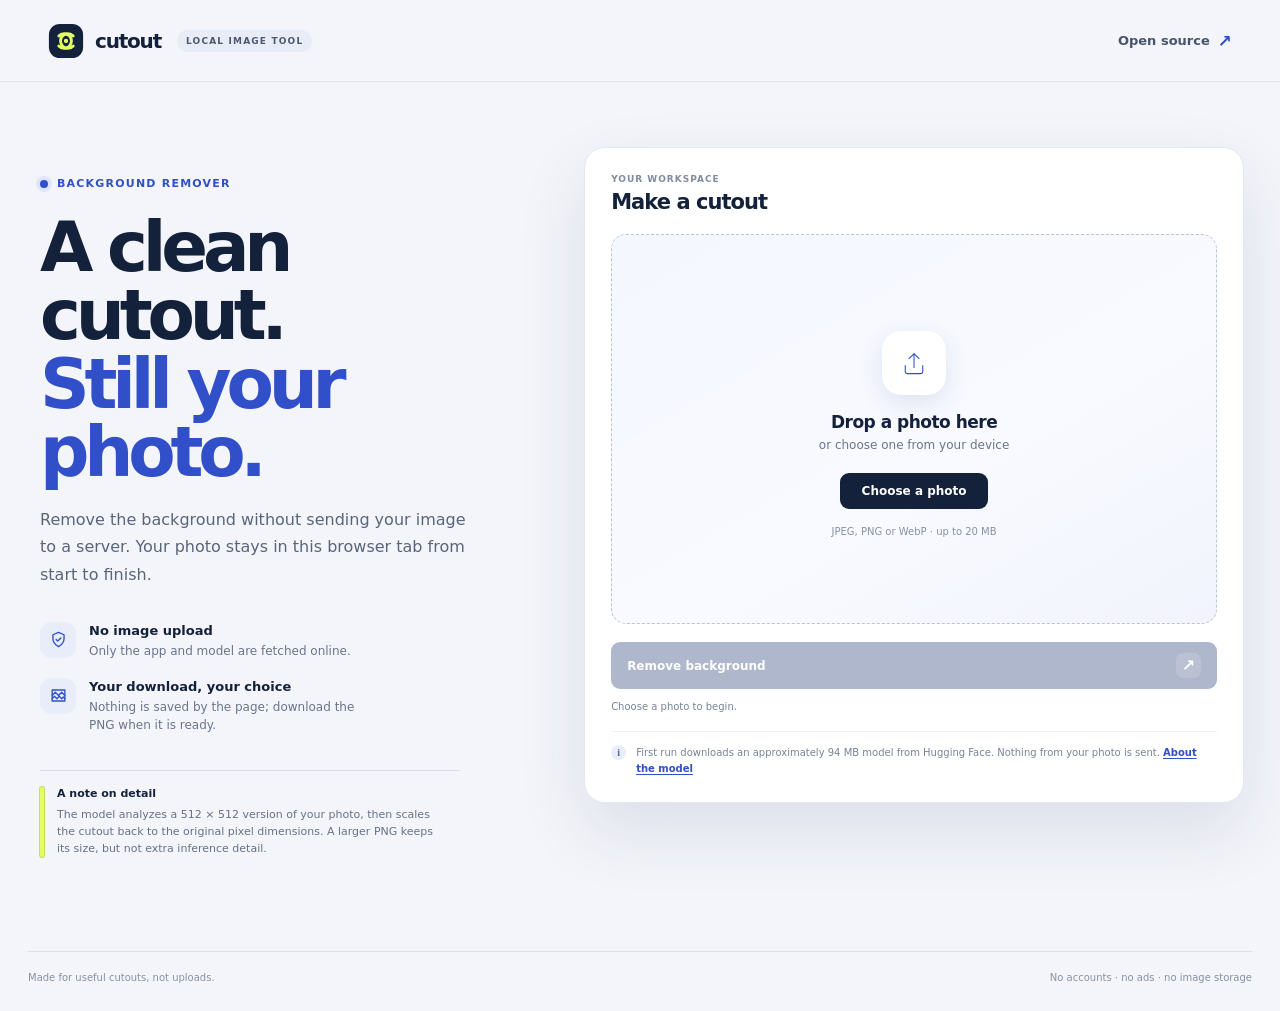
==== site/index.html @ 436ddb0c "Build privacy-first browser background remover prototype" ====
<!doctype html>
<html lang="en">
  <head>
    <meta charset="utf-8">
    <meta name="viewport" content="width=device-width, initial-scale=1">
    <meta name="theme-color" content="#f3f5fa">
    <meta name="description" content="Remove an image background in your browser. Your photo stays on your device; download a transparent PNG only when you choose.">
    <meta name="referrer" content="no-referrer">
    <title>Cutout — background removal, kept local</title>
    <link rel="icon" href="./favicon.svg" type="image/svg+xml">
    <link rel="stylesheet" href="./styles.css">
    <script type="module" src="./app.js"></script>
  </head>
  <body>
    <header class="topbar">
      <a class="brand" href="./" aria-label="Cutout home">
        <svg class="brand-mark" viewBox="0 0 40 40" aria-hidden="true">
          <rect x="1" y="1" width="38" height="38" rx="12" fill="currentColor" />
          <path d="M12 14.5a8.1 8.1 0 1 1 0 11M28 25.5a8.1 8.1 0 1 1 0-11" fill="none" stroke="#e4ff61" stroke-linecap="round" stroke-width="3.2" />
          <circle cx="20" cy="20" r="2.4" fill="#e4ff61" />
        </svg>
        <span>cutout</span>
        <span class="brand-note">LOCAL IMAGE TOOL</span>
      </a>
      <a class="github-link" href="https://github.com/melvinvarghese/Background-Remover" target="_blank" rel="noreferrer">Open source <span aria-hidden="true">↗</span></a>
    </header>

    <main class="page-shell">
      <section class="intro" aria-labelledby="mainTitle">
        <p class="eyebrow"><span class="eyebrow-dot"></span> Background remover</p>
        <h1 id="mainTitle">A clean cutout.<br><span>Still your photo.</span></h1>
        <p class="intro-copy">Remove the background without sending your image to a server. Your photo stays in this browser tab from start to finish.</p>

        <div class="promise-list" aria-label="Privacy and download details">
          <div class="promise-row">
            <span class="promise-icon" aria-hidden="true">
              <svg viewBox="0 0 24 24"><path d="M12 3 19 6v5c0 4.4-2.8 7.6-7 10-4.2-2.4-7-5.6-7-10V6l7-3Z"/><path d="m9 12 2 2 4-4"/></svg>
            </span>
            <div><strong>No image upload</strong><small>Only the app and model are fetched online.</small></div>
          </div>
          <div class="promise-row">
            <span class="promise-icon" aria-hidden="true">
              <svg viewBox="0 0 24 24"><path d="M4 5h16v14H4z"/><path d="m4 12 4-4 4 4 4-4 4 4M4 16l3-3 3 3 3-3 3 3 2-2 2 2"/></svg>
            </span>
            <div><strong>Your download, your choice</strong><small>Nothing is saved by the page; download the PNG when it is ready.</small></div>
          </div>
        </div>

        <p class="model-note"><span class="note-stroke" aria-hidden="true"></span><span><strong>A note on detail</strong>The model analyzes a 512 × 512 version of your photo, then scales the cutout back to the original pixel dimensions. A larger PNG keeps its size, but not extra inference detail.</span></p>
      </section>

      <section class="workbench" id="workbench" aria-labelledby="workbenchTitle">
        <div class="workbench-top">
          <div>
            <p class="step-label">Your workspace</p>
            <h2 id="workbenchTitle">Make a cutout</h2>
          </div>
          <button class="text-button" id="clearButton" type="button" hidden>Start over</button>
        </div>

        <div class="empty-prompt" id="emptyPrompt">
          <label class="dropzone" id="dropzone" for="imageInput">
            <input class="visually-hidden" id="imageInput" type="file" accept="image/jpeg,image/png,image/webp">
            <span class="upload-symbol" aria-hidden="true">
              <svg viewBox="0 0 48 48"><path d="M24 31V9m0 0-8 8m8-8 8 8M10 28v9a4 4 0 0 0 4 4h20a4 4 0 0 0 4-4v-9"/></svg>
            </span>
            <span class="drop-title">Drop a photo here</span>
            <span class="drop-subtitle">or choose one from your device</span>
            <span class="choose-button" id="introDropzone">Choose a photo</span>
            <span class="file-note">JPEG, PNG or WebP · up to 20 MB</span>
          </label>
        </div>

        <div class="image-workspace" id="imageWorkspace" hidden>
          <div class="source-caption"><span class="file-dot" aria-hidden="true"></span><span id="sourceLabel"></span></div>
          <div class="preview-grid">
            <figure class="preview-panel">
              <figcaption><span>Original</span><span class="preview-tag">LOCAL</span></figcaption>
              <div class="preview-frame"><img id="sourcePreview" alt="Selected original image"></div>
            </figure>
            <figure class="preview-panel">
              <figcaption><span>Transparent cutout</span><span class="preview-tag preview-tag--result">PNG</span></figcaption>
              <div class="preview-frame checkerboard"><canvas id="resultCanvas" aria-label="Background-removed image preview"></canvas><span class="result-placeholder">Your cutout<br>will appear here</span></div>
            </figure>
          </div>
          <div class="edge-control" id="edgeControl" hidden>
            <div class="edge-label"><label for="edgeSlider">Edge softness</label><span id="edgeValue">0%</span></div>
            <input id="edgeSlider" type="range" min="0" max="20" step="1" value="4" aria-describedby="edgeHelp">
            <p id="edgeHelp">A small feather can soften a hard edge.</p>
          </div>
        </div>

        <div class="actions">
          <button class="primary-button" id="processButton" type="button" disabled>
            <span>Remove background</span><span class="button-arrow" aria-hidden="true">↗</span>
          </button>
          <button class="download-button" id="downloadButton" type="button" hidden>
            <svg viewBox="0 0 24 24" aria-hidden="true"><path d="M12 3v12m0 0 5-5m-5 5-5-5M5 21h14"/></svg><span>Download transparent PNG</span>
          </button>
          <div class="status-wrap" aria-live="polite" aria-atomic="true">
            <p class="status" id="status"></p>
            <progress class="progress" id="progress" max="100" value="0" hidden></progress>
            <p class="progress-label" id="progressLabel"></p>
          </div>
        </div>

        <div class="model-disclosure">
          <span class="disclosure-mark" aria-hidden="true">i</span>
          <p>First run downloads an approximately 94 MB model from Hugging Face. Nothing from your photo is sent. <a href="https://huggingface.co/studioludens/birefnet-lite-512" target="_blank" rel="noreferrer">About the model</a></p>
        </div>
      </section>
    </main>

    <footer class="site-footer">
      <span>Made for useful cutouts, not uploads.</span>
      <span>No accounts · no ads · no image storage</span>
    </footer>
  </body>
</html>
---- site/styles.css ----
@import url('data:text/css,');

:root {
  color-scheme: light;
  --ink: #14213b;
  --muted: #69758b;
  --line: #dce2ed;
  --paper: #f3f5fa;
  --white: #fff;
  --blue: #304fc8;
  --blue-dark: #233b9f;
  --blue-pale: #edf1ff;
  --lime: #e4ff61;
  --shadow: 0 28px 70px rgba(33, 47, 87, .11);
  font-family: Inter, ui-sans-serif, system-ui, -apple-system, BlinkMacSystemFont, "Segoe UI", sans-serif;
}

* { box-sizing: border-box; }
body { margin: 0; background: var(--paper); color: var(--ink); min-width: 320px; }
button, input { font: inherit; }
a { color: inherit; }
button:focus-visible, a:focus-visible, label:focus-within, input:focus-visible { outline: 3px solid #f1b816; outline-offset: 4px; }
[hidden] { display: none !important; }

.topbar { max-width: 1320px; height: 82px; padding: 0 48px; margin: 0 auto; display: flex; align-items: center; justify-content: space-between; border-bottom: 1px solid rgba(20, 33, 59, .08); }
.brand { display: inline-flex; align-items: center; gap: 11px; text-decoration: none; font-size: 20px; font-weight: 780; letter-spacing: -.06em; }
.brand-mark { width: 36px; height: 36px; color: var(--ink); }
.brand-note { margin-left: 5px; padding: 6px 9px; border-radius: 99px; background: #e8ecf7; color: #4c5870; font-size: 9px; font-weight: 760; letter-spacing: .13em; }
.github-link { display: inline-flex; align-items: center; gap: 8px; color: #48546b; font-size: 13px; font-weight: 640; text-decoration: none; }
.github-link span { color: var(--blue); font-size: 17px; }
.github-link:hover { color: var(--blue-dark); }

.page-shell { width: min(1224px, calc(100% - 72px)); margin: 65px auto 80px; display: grid; grid-template-columns: minmax(280px, .82fr) minmax(530px, 1.18fr); gap: clamp(42px, 7vw, 96px); align-items: start; }
.intro { padding: 30px 0 0 4px; }
.eyebrow, .step-label { margin: 0; color: var(--blue); font-size: 11px; font-weight: 760; letter-spacing: .11em; text-transform: uppercase; }
.eyebrow { display: flex; align-items: center; gap: 9px; }
.eyebrow-dot { display: inline-block; width: 8px; height: 8px; background: var(--blue); border-radius: 50%; box-shadow: 0 0 0 4px #dfe5ff; }
h1 { margin: 23px 0 20px; max-width: 520px; font-size: clamp(42px, 5.5vw, 69px); line-height: .99; letter-spacing: -.075em; font-weight: 740; }
h1 span { color: var(--blue); }
.intro-copy { max-width: 440px; margin: 0; color: #59657b; font-size: 16px; line-height: 1.7; }
.promise-list { margin: 34px 0 0; display: grid; gap: 18px; }
.promise-row { display: flex; align-items: flex-start; gap: 13px; }
.promise-icon { width: 36px; height: 36px; flex: 0 0 36px; display: grid; place-items: center; background: #e9edfa; border-radius: 11px; color: var(--blue); }
.promise-icon svg { width: 19px; height: 19px; fill: none; stroke: currentColor; stroke-linecap: round; stroke-linejoin: round; stroke-width: 1.7; }
.promise-row strong, .promise-row small { display: block; }
.promise-row strong { padding-top: 1px; font-size: 13px; font-weight: 710; }
.promise-row small { margin-top: 4px; max-width: 275px; color: var(--muted); font-size: 12px; line-height: 1.5; }
.model-note { max-width: 420px; margin: 36px 0 0; padding: 14px 16px 14px 0; border-top: 1px solid #d8deea; display: flex; gap: 13px; color: #667187; font-size: 11px; line-height: 1.55; }
.model-note strong { display: block; margin-bottom: 4px; color: var(--ink); font-size: 11px; }
.note-stroke { width: 4px; margin-top: 2px; flex: 0 0 4px; border-radius: 5px; background: var(--lime); box-shadow: 0 0 0 1px #cadc63; }

.workbench { overflow: hidden; min-height: 560px; padding: 26px; background: var(--white); border: 1px solid #e4e8f0; border-radius: 21px; box-shadow: var(--shadow); transition: outline-color .2s ease, box-shadow .2s ease; }
.workbench.is-dragging { outline: 3px solid var(--blue); outline-offset: 3px; box-shadow: 0 30px 80px rgba(48, 79, 200, .18); }
.workbench-top { margin-bottom: 20px; display: flex; align-items: center; justify-content: space-between; }
.step-label { color: #818ba0; font-size: 9px; }
h2 { margin: 6px 0 0; font-size: 21px; letter-spacing: -.045em; }
.text-button { padding: 8px 11px; border: 0; border-radius: 8px; background: transparent; color: var(--blue); font-size: 12px; font-weight: 700; cursor: pointer; }
.text-button:hover { background: var(--blue-pale); }
.dropzone { min-height: 390px; padding: 34px 24px 25px; display: flex; flex-direction: column; align-items: center; justify-content: center; border: 1.5px dashed #bac5da; border-radius: 15px; background: linear-gradient(150deg, #f5f7ff, #f8faff 58%, #f1f4fc); cursor: pointer; text-align: center; transition: border-color .18s ease, background .18s ease; }
.dropzone:hover { border-color: var(--blue); background: #f1f4ff; }
.upload-symbol { width: 64px; height: 64px; margin-bottom: 17px; display: grid; place-items: center; border-radius: 19px; color: var(--blue); background: var(--white); box-shadow: 0 8px 24px rgba(43, 62, 143, .12); }
.upload-symbol svg { width: 30px; height: 30px; fill: none; stroke: currentColor; stroke-linecap: round; stroke-linejoin: round; stroke-width: 1.7; }
.drop-title { font-size: 17px; font-weight: 720; letter-spacing: -.03em; }
.drop-subtitle { margin-top: 6px; color: var(--muted); font-size: 12px; }
.choose-button { min-width: 148px; margin-top: 21px; padding: 11px 17px; border-radius: 9px; background: var(--ink); color: var(--white); font-size: 12px; font-weight: 680; transition: background .15s ease, transform .15s ease; }
.dropzone:hover .choose-button { background: var(--blue); transform: translateY(-1px); }
.file-note { margin-top: 17px; color: #8791a4; font-size: 10px; }
.visually-hidden { position: absolute !important; width: 1px !important; height: 1px !important; padding: 0 !important; margin: -1px !important; overflow: hidden !important; clip: rect(0, 0, 0, 0) !important; white-space: nowrap !important; border: 0 !important; }

.source-caption { min-width: 0; margin: 0 0 12px; display: flex; align-items: center; gap: 8px; color: #5d687e; font-size: 11px; }
.file-dot { width: 7px; height: 7px; flex: 0 0 7px; border-radius: 50%; background: #90a5ff; }
#sourceLabel { overflow: hidden; text-overflow: ellipsis; white-space: nowrap; }
.preview-grid { display: grid; grid-template-columns: 1fr 1fr; gap: 12px; }
.preview-panel { min-width: 0; margin: 0; }
.preview-panel figcaption { height: 28px; display: flex; align-items: center; justify-content: space-between; color: #4b576e; font-size: 10px; font-weight: 690; }
.preview-tag { padding: 4px 6px; border-radius: 5px; background: #f0f2f6; color: #748097; font-size: 8px; font-weight: 770; letter-spacing: .08em; }
.preview-tag--result { background: #eef1ff; color: var(--blue); }
.preview-frame { height: 220px; overflow: hidden; display: flex; align-items: center; justify-content: center; border: 1px solid #e4e8ef; border-radius: 10px; background: #eef0f5; }
.preview-frame img, .preview-frame canvas { display: block; width: 100%; height: 100%; object-fit: contain; }
.checkerboard { position: relative; background-color: #fff; background-image: linear-gradient(45deg, #e8ebf2 25%, transparent 25%), linear-gradient(-45deg, #e8ebf2 25%, transparent 25%), linear-gradient(45deg, transparent 75%, #e8ebf2 75%), linear-gradient(-45deg, transparent 75%, #e8ebf2 75%); background-position: 0 0, 0 8px, 8px -8px, -8px 0; background-size: 16px 16px; }
.result-placeholder { position: absolute; color: #79849a; font-size: 12px; line-height: 1.6; text-align: center; pointer-events: none; }
#resultCanvas:not([width="1"]) + .result-placeholder { display: none; }
.edge-control { margin-top: 16px; }
.edge-label { display: flex; justify-content: space-between; align-items: center; color: #4f5c73; font-size: 11px; font-weight: 680; }
.edge-label span { color: var(--blue); font-variant-numeric: tabular-nums; }
.edge-control input { display: block; width: 100%; height: 5px; margin: 13px 0 7px; accent-color: var(--blue); cursor: pointer; }
.edge-control p { margin: 0; color: #929bad; font-size: 10px; }

.actions { margin-top: 18px; }
.primary-button, .download-button { width: 100%; min-height: 47px; padding: 0 16px; display: flex; align-items: center; justify-content: space-between; border: 0; border-radius: 9px; cursor: pointer; font-size: 12px; font-weight: 710; transition: background .16s ease, transform .16s ease; }
.primary-button { background: var(--blue); color: white; }
.primary-button:hover:not(:disabled) { background: var(--blue-dark); transform: translateY(-1px); }
.primary-button:disabled { background: #aeb7cc; cursor: not-allowed; }
.button-arrow { width: 25px; height: 25px; display: grid; place-items: center; border-radius: 7px; background: rgba(255,255,255,.15); font-size: 16px; }
.download-button { justify-content: center; gap: 9px; background: var(--ink); color: white; }
.download-button:hover { background: #263b65; }
.download-button svg { width: 17px; height: 17px; fill: none; stroke: currentColor; stroke-linecap: round; stroke-linejoin: round; stroke-width: 1.8; }
.status-wrap { min-height: 28px; padding-top: 10px; }
.status, .progress-label { margin: 0; color: #788398; font-size: 10px; line-height: 1.5; }
.status[data-kind="error"] { color: #b53030; }
.progress { width: 100%; height: 5px; margin: 7px 0 5px; overflow: hidden; appearance: none; border: 0; border-radius: 99px; background: #e9edf5; }
.progress::-webkit-progress-bar { border-radius: 99px; background: #e9edf5; }
.progress::-webkit-progress-value { border-radius: 99px; background: var(--blue); transition: width .2s ease; }
.progress::-moz-progress-bar { border-radius: 99px; background: var(--blue); }
.model-disclosure { margin-top: 14px; padding: 13px 0 0; border-top: 1px solid #edf0f5; display: flex; align-items: flex-start; gap: 10px; }
.disclosure-mark { width: 15px; height: 15px; flex: 0 0 15px; display: grid; place-items: center; border-radius: 50%; background: #e9edfa; color: #586994; font-family: Georgia, serif; font-size: 10px; font-weight: 700; }
.model-disclosure p { margin: 0; color: #788398; font-size: 10px; line-height: 1.55; }
.model-disclosure a { color: var(--blue); font-weight: 650; text-decoration-thickness: 1px; text-underline-offset: 2px; }

.site-footer { max-width: 1224px; margin: 0 auto; padding: 20px 0 28px; display: flex; align-items: center; justify-content: space-between; border-top: 1px solid rgba(20, 33, 59, .1); color: #8791a4; font-size: 10px; }

@media (max-width: 900px) {
  .topbar { height: 72px; padding: 0 28px; }
  .page-shell { width: min(680px, calc(100% - 48px)); margin-top: 38px; grid-template-columns: 1fr; gap: 28px; }
  .intro { padding-top: 0; }
  h1 { margin-top: 16px; font-size: clamp(40px, 8vw, 60px); }
  .intro-copy { max-width: 560px; }
  .promise-list { margin-top: 22px; grid-template-columns: 1fr 1fr; gap: 14px; }
  .model-note { max-width: none; margin-top: 22px; }
  .workbench { min-height: auto; }
  .site-footer { width: calc(100% - 48px); }
}

@media (max-width: 560px) {
  .topbar { height: 64px; padding: 0 18px; }
  .brand { gap: 8px; font-size: 18px; }
  .brand-mark { width: 32px; height: 32px; }
  .brand-note { display: none; }
  .github-link { font-size: 11px; }
  .page-shell { width: calc(100% - 32px); margin: 29px auto 50px; gap: 24px; }
  h1 { font-size: clamp(38px, 12vw, 52px); }
  .intro-copy { font-size: 14px; }
  .promise-list { grid-template-columns: 1fr; gap: 13px; }
  .model-note { font-size: 10px; }
  .workbench { padding: 17px; border-radius: 17px; }
  .dropzone { min-height: 320px; padding: 27px 16px 22px; }
  .preview-grid { gap: 8px; }
  .preview-frame { height: 160px; }
  .preview-panel figcaption { font-size: 9px; }
  .site-footer { width: calc(100% - 32px); padding-top: 15px; align-items: flex-start; gap: 10px; font-size: 9px; }
  .site-footer span:last-child { text-align: right; }
}

@media (prefers-reduced-motion: reduce) {
  *, *::before, *::after { scroll-behavior: auto !important; transition-duration: .01ms !important; animation-duration: .01ms !important; animation-iteration-count: 1 !important; }
}
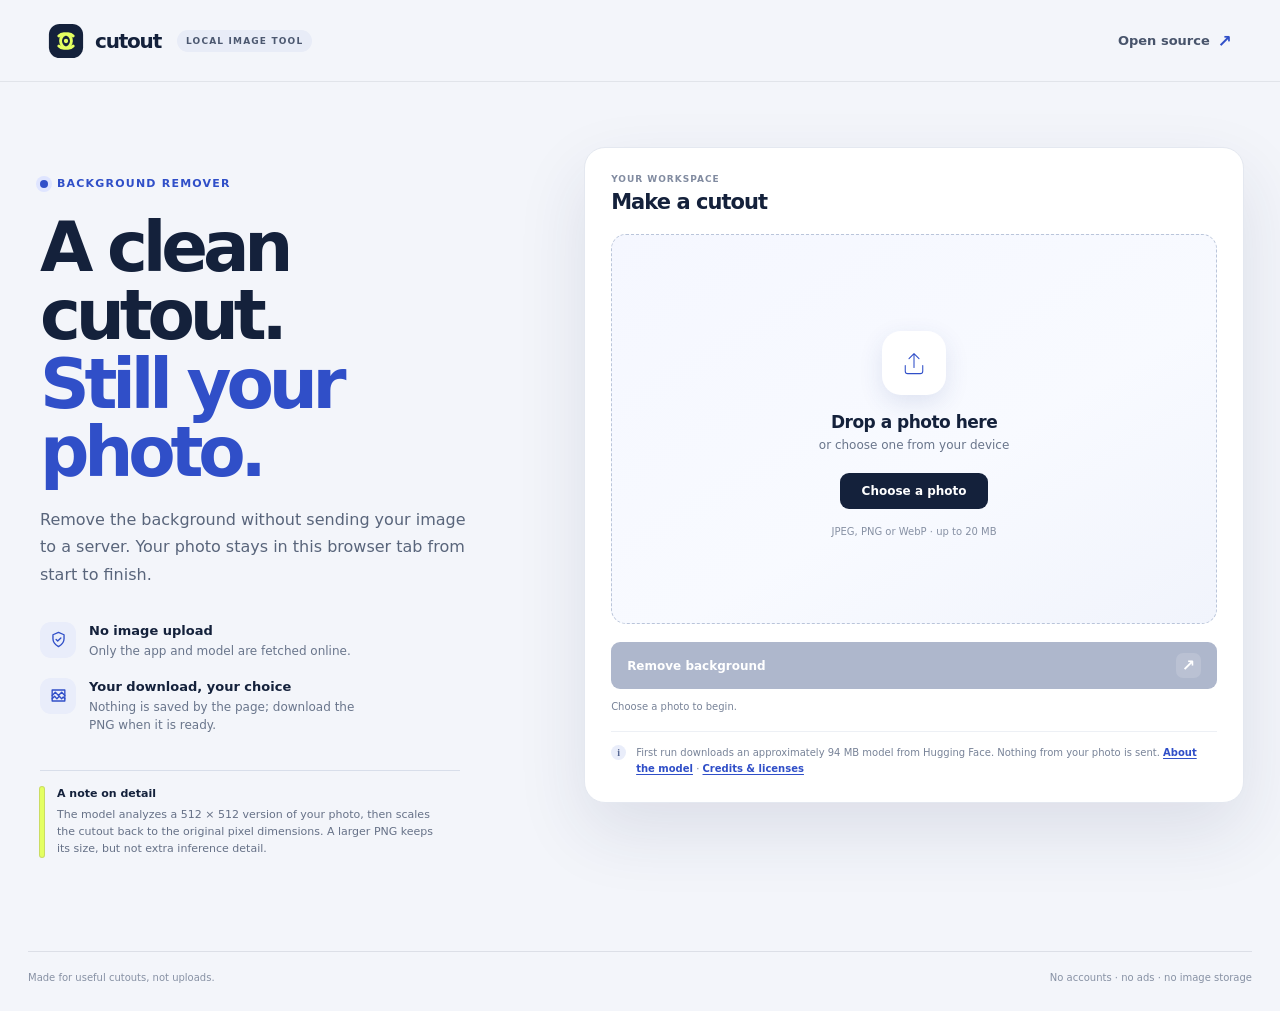
==== commit a2fe7d3d: "Fix image run locking and publish model notices" ====
--- a/site/index.html
+++ b/site/index.html
@@ -106,7 +106,7 @@
 
         <div class="model-disclosure">
           <span class="disclosure-mark" aria-hidden="true">i</span>
-          <p>First run downloads an approximately 94 MB model from Hugging Face. Nothing from your photo is sent. <a href="https://huggingface.co/studioludens/birefnet-lite-512" target="_blank" rel="noreferrer">About the model</a></p>
+          <p>First run downloads an approximately 94 MB model from Hugging Face. Nothing from your photo is sent. <a href="https://huggingface.co/studioludens/birefnet-lite-512" target="_blank" rel="noreferrer">About the model</a> · <a href="./credits.html">Credits &amp; licenses</a></p>
         </div>
       </section>
     </main>
--- a/site/styles.css
+++ b/site/styles.css
@@ -56,6 +56,7 @@
 h2 { margin: 6px 0 0; font-size: 21px; letter-spacing: -.045em; }
 .text-button { padding: 8px 11px; border: 0; border-radius: 8px; background: transparent; color: var(--blue); font-size: 12px; font-weight: 700; cursor: pointer; }
 .text-button:hover { background: var(--blue-pale); }
+.text-button:disabled { opacity: .48; cursor: not-allowed; }
 .dropzone { min-height: 390px; padding: 34px 24px 25px; display: flex; flex-direction: column; align-items: center; justify-content: center; border: 1.5px dashed #bac5da; border-radius: 15px; background: linear-gradient(150deg, #f5f7ff, #f8faff 58%, #f1f4fc); cursor: pointer; text-align: center; transition: border-color .18s ease, background .18s ease; }
 .dropzone:hover { border-color: var(--blue); background: #f1f4ff; }
 .upload-symbol { width: 64px; height: 64px; margin-bottom: 17px; display: grid; place-items: center; border-radius: 19px; color: var(--blue); background: var(--white); box-shadow: 0 8px 24px rgba(43, 62, 143, .12); }
@@ -107,11 +108,20 @@
 .model-disclosure p { margin: 0; color: #788398; font-size: 10px; line-height: 1.55; }
 .model-disclosure a { color: var(--blue); font-weight: 650; text-decoration-thickness: 1px; text-underline-offset: 2px; }
 
+.credits-shell { width: min(900px, calc(100% - 72px)); margin: 65px auto 80px; }
+.credits-card { padding: clamp(24px, 5vw, 54px); background: var(--white); border: 1px solid #e4e8f0; border-radius: 21px; box-shadow: var(--shadow); }
+.credits-lede { max-width: 640px; color: #59657b; font-size: 15px; line-height: 1.7; }
+.credits-card h2 { margin: 30px 0 9px; font-size: 18px; letter-spacing: -.025em; }
+.credits-card p, .credits-card li { color: #59657b; font-size: 13px; line-height: 1.75; }
+.credits-card a { color: var(--blue); text-underline-offset: 3px; }
+.credits-return { display: inline-block; margin-top: 16px; font-size: 13px; font-weight: 700; }
+
 .site-footer { max-width: 1224px; margin: 0 auto; padding: 20px 0 28px; display: flex; align-items: center; justify-content: space-between; border-top: 1px solid rgba(20, 33, 59, .1); color: #8791a4; font-size: 10px; }
 
 @media (max-width: 900px) {
   .topbar { height: 72px; padding: 0 28px; }
   .page-shell { width: min(680px, calc(100% - 48px)); margin-top: 38px; grid-template-columns: 1fr; gap: 28px; }
+  .credits-shell { width: min(680px, calc(100% - 48px)); margin-top: 38px; }
   .intro { padding-top: 0; }
   h1 { margin-top: 16px; font-size: clamp(40px, 8vw, 60px); }
   .intro-copy { max-width: 560px; }
